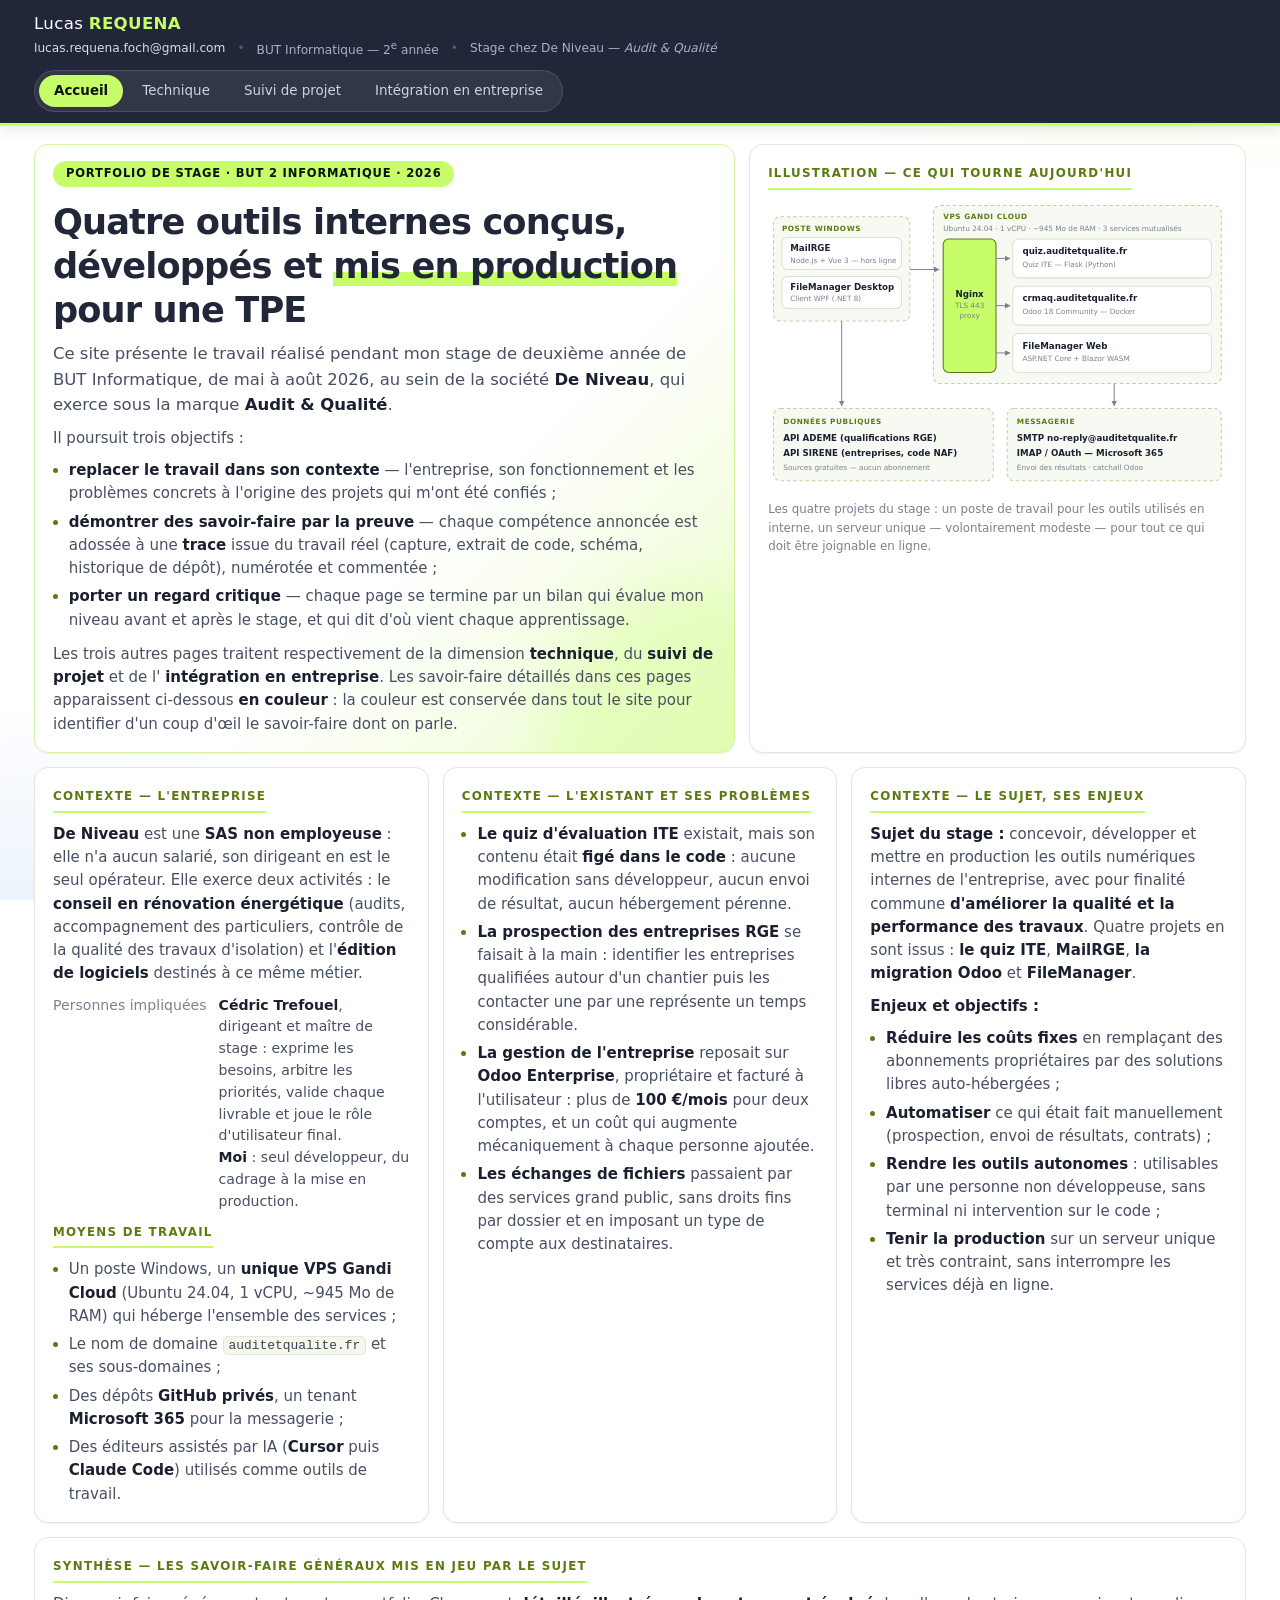
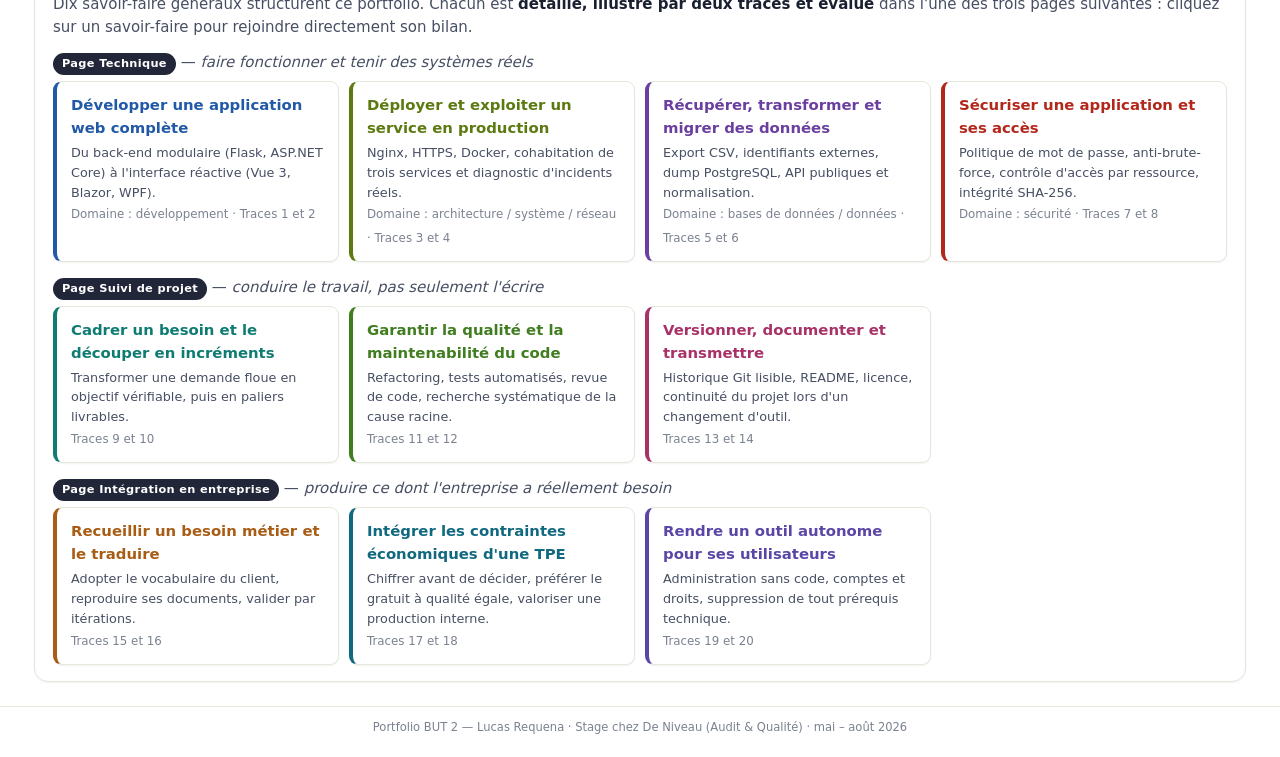
==== index.html @ 08190257 "Portfolio BUT 2 — site de stage Site statique (4 pages, sous-pages, 20 traces) presentant le stage c" ====
<!DOCTYPE html>
<html lang="fr">
<head>
<meta charset="utf-8">
<meta name="viewport" content="width=device-width, initial-scale=1">
<title>Accueil — Portfolio BUT 2 · Lucas Requena</title>
<meta name="description" content="Portfolio de stage BUT 2 Informatique — Lucas Requena, stage chez De Niveau (Audit &amp; Qualité).">
<link rel="stylesheet" href="assets/css/style.css">
</head>
<body>
<div class="shell">

  <!-- ================= ENTÊTE PERMANENTE (toujours visible) ============= -->
  <header class="masthead">
    <div class="ident">
      <span class="ident-name">Lucas <b>REQUENA</b></span>
      <span class="ident-line">
        <a href="mailto:lucas.requena.foch@gmail.com">lucas.requena.foch@gmail.com</a>
        <span class="sep">•</span>
        <span>BUT&nbsp;Informatique — 2<sup>e</sup> année</span>
        <span class="sep">•</span>
        <span>Stage chez De&nbsp;Niveau — <em>Audit&nbsp;&amp;&nbsp;Qualité</em></span>
      </span>
    </div>
    <nav class="mainnav" aria-label="Navigation principale">
      <a href="index.html" class="is-current" aria-current="page">Accueil</a>
      <a href="technique.html">Technique</a>
      <a href="suivi-projet.html">Suivi de projet</a>
      <a href="integration.html">Intégration en entreprise</a>
    </nav>
  </header>

  <main class="home">

    <!-- ================= INTRODUCTION ================================== -->
    <section class="card hero col-7">
      <span class="baseline">Portfolio de stage · BUT 2 Informatique · 2026</span>
      <h1>Quatre outils internes conçus, développés et <span class="acc">mis en production</span> pour une TPE</h1>
      <p class="lead">
        Ce site présente le travail réalisé pendant mon stage de deuxième année de BUT Informatique,
        de mai à août 2026, au sein de la société <b>De Niveau</b>, qui exerce sous la marque
        <b>Audit&nbsp;&amp;&nbsp;Qualité</b>.
      </p>
      <p>Il poursuit trois objectifs :</p>
      <ul class="tight">
        <li><b>replacer le travail dans son contexte</b> — l'entreprise, son fonctionnement et les
            problèmes concrets à l'origine des projets qui m'ont été confiés&nbsp;;</li>
        <li><b>démontrer des savoir-faire par la preuve</b> — chaque compétence annoncée est adossée à une
            <b>trace</b> issue du travail réel (capture, extrait de code, schéma, historique de dépôt),
            numérotée et commentée&nbsp;;</li>
        <li><b>porter un regard critique</b> — chaque page se termine par un bilan qui évalue mon niveau
            avant et après le stage, et qui dit d'où vient chaque apprentissage.</li>
      </ul>
      <p>
        Les trois autres pages traitent respectivement de la dimension
        <a href="technique.html"><b>technique</b></a>, du
        <a href="suivi-projet.html"><b>suivi de projet</b></a> et de l'
        <a href="integration.html"><b>intégration en entreprise</b></a>.
        Les savoir-faire détaillés dans ces pages apparaissent ci-dessous <b>en couleur</b>&nbsp;: la
        couleur est conservée dans tout le site pour identifier d'un coup d'œil le savoir-faire dont on parle.
      </p>
    </section>

    <!-- ================= ILLUSTRATION : l'écosystème mis en place ======= -->
    <section class="card col-5">
      <h3>Illustration — Ce qui tourne aujourd'hui</h3>
      <div class="figure-box">
        <svg viewBox="0 0 660 420" role="img" aria-label="Schéma : deux applications sur le poste de travail, trois services hébergés sur un VPS unique derrière Nginx, et les services externes appelés.">
          <defs>
            <marker id="ar" viewBox="0 0 10 10" refX="9" refY="5" markerWidth="6" markerHeight="6" orient="auto-start-reverse">
              <path d="M0 0 L10 5 L0 10 z" fill="#7a8290"/>
            </marker>
            <style>
              .bx  { fill:#ffffff; stroke:#dbe2cf; stroke-width:1.5; }
              .grp { fill:#f7f9f3; stroke:#c2d0a8; stroke-width:1.5; stroke-dasharray:5 4; }
              .t   { fill:#1b2030; font:600 12.5px ui-sans-serif,system-ui,"Segoe UI",sans-serif; }
              .s   { fill:#7a8290; font:400 10.5px ui-sans-serif,system-ui,"Segoe UI",sans-serif; }
              .g   { fill:#5c7a10; font:700 10.5px ui-sans-serif,system-ui,"Segoe UI",sans-serif; letter-spacing:.08em; }
              .ln  { stroke:#7a8290; stroke-width:1.4; fill:none; marker-end:url(#ar); }
              .lime{ fill:#c6fd68; stroke:#5c7a10; stroke-width:1.5; }
            </style>
          </defs>

          <!-- Poste de travail -->
          <rect class="grp" x="8" y="24" width="196" height="150" rx="10"/>
          <text class="g" x="20" y="44">POSTE WINDOWS</text>
          <rect class="bx" x="20" y="54" width="172" height="46" rx="8"/>
          <text class="t" x="32" y="74">MailRGE</text>
          <text class="s" x="32" y="90">Node.js + Vue 3 — hors ligne</text>
          <rect class="bx" x="20" y="110" width="172" height="46" rx="8"/>
          <text class="t" x="32" y="130">FileManager Desktop</text>
          <text class="s" x="32" y="146">Client WPF (.NET 8)</text>

          <!-- VPS -->
          <rect class="grp" x="238" y="8" width="414" height="256" rx="10"/>
          <text class="g" x="252" y="28">VPS GANDI CLOUD</text>
          <text class="s" x="252" y="44">Ubuntu 24.04 · 1 vCPU · ~945 Mo de RAM · 3 services mutualisés</text>

          <rect class="lime" x="252" y="56" width="76" height="192" rx="8"/>
          <text class="t" x="290" y="140" text-anchor="middle">Nginx</text>
          <text class="s" x="290" y="156" text-anchor="middle">TLS 443</text>
          <text class="s" x="290" y="170" text-anchor="middle">proxy</text>

          <rect class="bx" x="352" y="56" width="286" height="56" rx="8"/>
          <text class="t" x="366" y="78">quiz.auditetqualite.fr</text>
          <text class="s" x="366" y="96">Quiz ITE — Flask (Python)</text>

          <rect class="bx" x="352" y="124" width="286" height="56" rx="8"/>
          <text class="t" x="366" y="146">crmaq.auditetqualite.fr</text>
          <text class="s" x="366" y="164">Odoo 18 Community — Docker</text>

          <rect class="bx" x="352" y="192" width="286" height="56" rx="8"/>
          <text class="t" x="366" y="214">FileManager Web</text>
          <text class="s" x="366" y="232">ASP.NET Core + Blazor WASM</text>

          <path class="ln" d="M204 100 L246 100"/>
          <path class="ln" d="M328 84 L348 84"/>
          <path class="ln" d="M328 152 L348 152"/>
          <path class="ln" d="M328 220 L348 220"/>

          <!-- Services externes -->
          <rect class="grp" x="8" y="300" width="316" height="104" rx="10"/>
          <text class="g" x="22" y="322">DONNÉES PUBLIQUES</text>
          <text class="t" x="22" y="346">API ADEME (qualifications RGE)</text>
          <text class="t" x="22" y="368">API SIRENE (entreprises, code NAF)</text>
          <text class="s" x="22" y="388">Sources gratuites — aucun abonnement</text>

          <rect class="grp" x="344" y="300" width="308" height="104" rx="10"/>
          <text class="g" x="358" y="322">MESSAGERIE</text>
          <text class="t" x="358" y="346">SMTP no-reply@auditetqualite.fr</text>
          <text class="t" x="358" y="368">IMAP / OAuth — Microsoft 365</text>
          <text class="s" x="358" y="388">Envoi des résultats · catchall Odoo</text>

          <path class="ln" d="M106 174 L106 296"/>
          <path class="ln" d="M498 264 L498 296"/>
        </svg>
        <p class="cap">
          Les quatre projets du stage&nbsp;: un poste de travail pour les outils utilisés en interne,
          un serveur unique — volontairement modeste — pour tout ce qui doit être joignable en ligne.
        </p>
      </div>
    </section>

    <!-- ================= CONTEXTE ENTREPRISE ========================== -->
    <section class="card col-4">
      <h3>Contexte — L'entreprise</h3>
      <p>
        <b>De Niveau</b> est une <b>SAS non employeuse</b> : elle n'a aucun salarié, son dirigeant en est le
        seul opérateur. Elle exerce deux activités : le <b>conseil en rénovation énergétique</b>
        (audits, accompagnement des particuliers, contrôle de la qualité des travaux d'isolation) et
        l'<b>édition de logiciels</b> destinés à ce même métier.
      </p>
      <dl class="kv">
        <dt>Personnes impliquées</dt>
        <dd>
          <b>Cédric Trefouel</b>, dirigeant et maître de stage : exprime les besoins, arbitre les priorités,
          valide chaque livrable et joue le rôle d'utilisateur final.<br>
          <b>Moi</b> : seul développeur, du cadrage à la mise en production.
        </dd>
      </dl>
      <h3 style="margin-top:12px">Moyens de travail</h3>
      <ul class="tight">
        <li>Un poste Windows, un <b>unique VPS Gandi Cloud</b> (Ubuntu 24.04, 1 vCPU, ~945 Mo de RAM) qui héberge
            l'ensemble des services&nbsp;;</li>
        <li>Le nom de domaine <code>auditetqualite.fr</code> et ses sous-domaines&nbsp;;</li>
        <li>Des dépôts <b>GitHub privés</b>, un tenant <b>Microsoft 365</b> pour la messagerie&nbsp;;</li>
        <li>Des éditeurs assistés par IA (<b>Cursor</b> puis <b>Claude Code</b>) utilisés comme outils de travail.</li>
      </ul>
    </section>

    <!-- ================= CONTEXTE SUJET : existant & problèmes ========= -->
    <section class="card col-4">
      <h3>Contexte — L'existant et ses problèmes</h3>
      <ul class="tight">
        <li><b>Le quiz d'évaluation ITE</b> existait, mais son contenu était <b>figé dans le code</b> :
            aucune modification sans développeur, aucun envoi de résultat, aucun hébergement pérenne.</li>
        <li><b>La prospection des entreprises RGE</b> se faisait à la main : identifier les entreprises
            qualifiées autour d'un chantier puis les contacter une par une représente un temps considérable.</li>
        <li><b>La gestion de l'entreprise</b> reposait sur <b>Odoo Enterprise</b>, propriétaire et facturé à
            l'utilisateur : plus de <b>100&nbsp;€/mois</b> pour deux comptes, et un coût qui augmente
            mécaniquement à chaque personne ajoutée.</li>
        <li><b>Les échanges de fichiers</b> passaient par des services grand public, sans droits fins par
            dossier et en imposant un type de compte aux destinataires.</li>
      </ul>
    </section>

    <!-- ================= CONTEXTE SUJET : sujet, enjeux, objectifs ===== -->
    <section class="card col-4">
      <h3>Contexte — Le sujet, ses enjeux</h3>
      <p>
        <b>Sujet du stage :</b> concevoir, développer et mettre en production les outils numériques internes
        de l'entreprise, avec pour finalité commune <b>d'améliorer la qualité et la performance des
        travaux</b>. Quatre projets en sont issus : <b>le quiz ITE</b>, <b>MailRGE</b>,
        <b>la migration Odoo</b> et <b>FileManager</b>.
      </p>
      <p><b>Enjeux et objectifs :</b></p>
      <ul class="tight">
        <li><b>Réduire les coûts fixes</b> en remplaçant des abonnements propriétaires par des solutions
            libres auto-hébergées&nbsp;;</li>
        <li><b>Automatiser</b> ce qui était fait manuellement (prospection, envoi de résultats, contrats)&nbsp;;</li>
        <li><b>Rendre les outils autonomes</b> : utilisables par une personne non développeuse, sans terminal
            ni intervention sur le code&nbsp;;</li>
        <li><b>Tenir la production</b> sur un serveur unique et très contraint, sans interrompre les services
            déjà en ligne.</li>
      </ul>
    </section>

    <!-- ================= SAVOIR-FAIRE GÉNÉRAUX (synthèse + liens) ====== -->
    <section class="card col-12">
      <h3>Synthèse — Les savoir-faire généraux mis en jeu par le sujet</h3>
      <p>
        Dix savoir-faire généraux structurent ce portfolio. Chacun est <b>détaillé, illustré par deux traces
        et évalué</b> dans l'une des trois pages suivantes : cliquez sur un savoir-faire pour rejoindre
        directement son bilan.
      </p>

      <p style="margin:12px 0 6px"><span class="tag">Page&nbsp;Technique</span> — <em>faire fonctionner et tenir des systèmes réels</em></p>
      <div class="sf-grid">
        <a class="sf-card sf-dev" href="technique.html#sp-bilan">
          <b>Développer une application web complète</b>
          <span>Du back-end modulaire (Flask, ASP.NET Core) à l'interface réactive (Vue 3, Blazor, WPF).</span>
          <em>Domaine : développement · Traces 1 et 2</em>
        </a>
        <a class="sf-card sf-sys" href="technique.html#sp-bilan">
          <b>Déployer et exploiter un service en production</b>
          <span>Nginx, HTTPS, Docker, cohabitation de trois services et diagnostic d'incidents réels.</span>
          <em>Domaine : architecture / système / réseau · Traces 3 et 4</em>
        </a>
        <a class="sf-card sf-data" href="technique.html#sp-bilan">
          <b>Récupérer, transformer et migrer des données</b>
          <span>Export CSV, identifiants externes, dump PostgreSQL, API publiques et normalisation.</span>
          <em>Domaine : bases de données / données · Traces 5 et 6</em>
        </a>
        <a class="sf-card sf-sec" href="technique.html#sp-bilan">
          <b>Sécuriser une application et ses accès</b>
          <span>Politique de mot de passe, anti-brute-force, contrôle d'accès par ressource, intégrité SHA-256.</span>
          <em>Domaine : sécurité · Traces 7 et 8</em>
        </a>
      </div>

      <p style="margin:14px 0 6px"><span class="tag">Page&nbsp;Suivi&nbsp;de&nbsp;projet</span> — <em>conduire le travail, pas seulement l'écrire</em></p>
      <div class="sf-grid">
        <a class="sf-card sf-cadre" href="suivi-projet.html#sp-bilan">
          <b>Cadrer un besoin et le découper en incréments</b>
          <span>Transformer une demande floue en objectif vérifiable, puis en paliers livrables.</span>
          <em>Traces 9 et 10</em>
        </a>
        <a class="sf-card sf-qual" href="suivi-projet.html#sp-bilan">
          <b>Garantir la qualité et la maintenabilité du code</b>
          <span>Refactoring, tests automatisés, revue de code, recherche systématique de la cause racine.</span>
          <em>Traces 11 et 12</em>
        </a>
        <a class="sf-card sf-git" href="suivi-projet.html#sp-bilan">
          <b>Versionner, documenter et transmettre</b>
          <span>Historique Git lisible, README, licence, continuité du projet lors d'un changement d'outil.</span>
          <em>Traces 13 et 14</em>
        </a>
      </div>

      <p style="margin:14px 0 6px"><span class="tag">Page&nbsp;Intégration&nbsp;en&nbsp;entreprise</span> — <em>produire ce dont l'entreprise a réellement besoin</em></p>
      <div class="sf-grid">
        <a class="sf-card sf-metier" href="integration.html#sp-bilan">
          <b>Recueillir un besoin métier et le traduire</b>
          <span>Adopter le vocabulaire du client, reproduire ses documents, valider par itérations.</span>
          <em>Traces 15 et 16</em>
        </a>
        <a class="sf-card sf-eco" href="integration.html#sp-bilan">
          <b>Intégrer les contraintes économiques d'une TPE</b>
          <span>Chiffrer avant de décider, préférer le gratuit à qualité égale, valoriser une production interne.</span>
          <em>Traces 17 et 18</em>
        </a>
        <a class="sf-card sf-user" href="integration.html#sp-bilan">
          <b>Rendre un outil autonome pour ses utilisateurs</b>
          <span>Administration sans code, comptes et droits, suppression de tout prérequis technique.</span>
          <em>Traces 19 et 20</em>
        </a>
      </div>
    </section>

  </main>

  <footer class="foot">
    Portfolio BUT 2 — Lucas Requena · Stage chez De Niveau (Audit &amp; Qualité) · mai – août 2026
  </footer>
</div>
<script src="assets/js/portfolio.js"></script>
</body>
</html>
---- assets/css/style.css ----
/* =========================================================================
   Portfolio BUT 2 — Lucas Requena
   Charte graphique alignée sur auditetqualite.fr :
     --primary   #C6FD68  vert citron    (aplat, jamais du texte)
     --secondary #212639  bleu nuit
     --o-color-5 #07130B  noir vert      (texte sur aplat citron)
     --o-color-3 #A0C4F2  bleu clair
     --o-color-4 #F2F2F2  gris clair
     --body      white
   ========================================================================= */

:root {
  color-scheme: light;

  /* Marque */
  --lime:      #c6fd68;
  --lime-soft: #eafdc9;
  --lime-ink:  #07130b;   /* texte posé sur un aplat citron */
  --lime-deep: #5c7a10;   /* déclinaison lisible en texte sur blanc */
  --navy:      #212639;
  --navy-2:    #2e3550;
  --sky:       #a0c4f2;

  /* Fond & surfaces */
  --bg:        #ffffff;
  --bg-2:      #f7f9f3;
  --panel:     #ffffff;
  --panel-2:   #f4f7ec;
  --line:      #e3e8da;
  --line-soft: #eef1e7;

  /* Texte */
  --txt:       #1b2030;
  --txt-soft:  #474f63;
  --txt-mute:  #7a8290;

  /* Accent d'interface */
  --acc:       var(--lime-deep);
  --acc-fill:  var(--lime);
  --acc-glow:  rgba(198, 253, 104, .45);

  /* Couleurs des savoir-faire généraux — lisibles sur blanc */
  --sf-dev:    #2159a8;   /* Technique  — développement            */
  --sf-sys:    #5c7a10;   /* Technique  — système / réseau         */
  --sf-data:   #6b3fa0;   /* Technique  — données / BdD            */
  --sf-sec:    #b3271b;   /* Technique  — sécurité                 */
  --sf-cadre:  #0e7c72;   /* Suivi      — cadrage                  */
  --sf-qual:   #3f7d1f;   /* Suivi      — qualité du code          */
  --sf-git:    #a83267;   /* Suivi      — versionnement            */
  --sf-metier: #a85c14;   /* Intégration— besoin métier            */
  --sf-eco:    #10697f;   /* Intégration— contraintes économiques  */
  --sf-user:   #5b46a8;   /* Intégration— autonomie utilisateurs   */

  --r:   14px;
  --r-s: 9px;
  --shadow:   0 1px 2px rgba(27, 32, 48, .05), 0 6px 20px rgba(27, 32, 48, .06);
  --shadow-s: 0 1px 2px rgba(27, 32, 48, .06);

  --font: ui-sans-serif, system-ui, "Segoe UI", Roboto, "Helvetica Neue", Arial, sans-serif;
  --mono: ui-monospace, "Cascadia Code", "SFMono-Regular", Consolas, "Liberation Mono", monospace;
}

* { box-sizing: border-box; }

html, body { height: 100%; }

body {
  margin: 0;
  font-family: var(--font);
  font-size: 15px;
  line-height: 1.55;
  color: var(--txt);
  background:
    radial-gradient(760px 420px at 88% -8%, rgba(198, 253, 104, .30), transparent 62%),
    radial-gradient(620px 360px at 2% 102%, rgba(160, 196, 242, .22), transparent 60%),
    var(--bg);
  background-attachment: fixed;
}

a { color: var(--sf-dev); text-decoration: none; }
a:hover { text-decoration: underline; }

::selection { background: var(--lime); color: var(--lime-ink); }

* { scrollbar-width: thin; scrollbar-color: #c8d0bb transparent; }
*::-webkit-scrollbar { width: 9px; height: 9px; }
*::-webkit-scrollbar-thumb { background: #c8d0bb; border-radius: 99px; }
*::-webkit-scrollbar-track { background: transparent; }

/* =========================================================================
   1. Coquille de page
   ========================================================================= */

.shell { display: flex; flex-direction: column; min-height: 100dvh; }

/* ---- Entête permanente (nom, prénom, mail : toujours visible) ---------- */
.masthead {
  position: sticky;
  top: 0;
  z-index: 50;
  display: flex;
  flex-wrap: wrap;
  align-items: center;
  justify-content: space-between;
  gap: 10px 24px;
  padding: 11px clamp(14px, 3vw, 34px);
  background: var(--navy);
  border-bottom: 3px solid var(--lime);
  box-shadow: 0 2px 14px rgba(27, 32, 48, .12);
}

.ident { display: flex; flex-direction: column; gap: 1px; min-width: 0; }

.ident-name {
  font-size: 1.04rem;
  font-weight: 500;
  letter-spacing: .02em;
  color: #fff;
}
.ident-name b { font-weight: 800; color: var(--lime); }

.ident-line {
  display: flex;
  flex-wrap: wrap;
  align-items: center;
  gap: 6px 12px;
  font-size: .76rem;
  color: #a8b0c4;
}
.ident-line a { color: #d7dee9; }
.ident-line a:hover { color: var(--lime); }
.ident-line .sep { color: #545c73; }

/* ---- Navigation principale (4 pages) ---------------------------------- */
.mainnav {
  display: flex;
  flex-wrap: wrap;
  gap: 4px;
  padding: 4px;
  background: rgba(255, 255, 255, .08);
  border: 1px solid rgba(255, 255, 255, .12);
  border-radius: 99px;
}
.mainnav a {
  padding: 6px 15px;
  border-radius: 99px;
  font-size: .84rem;
  font-weight: 500;
  color: #ccd3e0;
  white-space: nowrap;
  transition: background .15s, color .15s;
}
.mainnav a:hover { background: rgba(255, 255, 255, .12); color: #fff; text-decoration: none; }
.mainnav a.is-current {
  background: var(--lime);
  color: var(--lime-ink);
  font-weight: 700;
}

/* ---- Zone principale --------------------------------------------------- */
main {
  flex: 1 1 auto;
  min-height: 0;
  width: 100%;
  max-width: 1560px;
  margin: 0 auto;
  padding: 18px clamp(14px, 3vw, 34px) 24px;
}

.foot {
  padding: 12px clamp(14px, 3vw, 34px) 20px;
  font-size: .72rem;
  color: var(--txt-mute);
  border-top: 1px solid var(--line);
  text-align: center;
}

/* =========================================================================
   2. Éléments communs
   ========================================================================= */

h1, h2, h3, h4 { margin: 0; line-height: 1.25; font-weight: 700; }

.page-title {
  font-size: clamp(1.35rem, 2.4vw, 1.85rem);
  letter-spacing: -.015em;
  color: var(--navy);
}
.page-title .dot { color: var(--lime-deep); }

.card {
  background: var(--panel);
  border: 1px solid var(--line);
  border-radius: var(--r);
  padding: 16px 18px;
  box-shadow: var(--shadow-s);
}
.card > h3 {
  font-size: .74rem;
  text-transform: uppercase;
  letter-spacing: .11em;
  color: var(--lime-deep);
  margin-bottom: 10px;
  padding-bottom: 7px;
  border-bottom: 2px solid var(--lime);
  display: inline-block;
}
.card p { margin: 0 0 9px; color: var(--txt-soft); }
.card p:last-child { margin-bottom: 0; }
.card ul + p, .card dl + h3 { margin-top: 11px; }
.card b, .card strong { color: var(--txt); }

.lead { font-size: 1.03rem; color: var(--txt-soft); }

.kv { margin: 0; display: grid; grid-template-columns: auto 1fr; gap: 4px 12px; font-size: .88rem; }
.kv dt { color: var(--txt-mute); white-space: nowrap; }
.kv dd { margin: 0; color: var(--txt-soft); }

ul.tight { margin: 0; padding-left: 1.05em; color: var(--txt-soft); }
ul.tight li { margin-bottom: 5px; }
ul.tight li::marker { color: var(--lime-deep); }
ul.tight li:last-child { margin-bottom: 0; }

code, .mono { font-family: var(--mono); font-size: .86em; }
p code, li code, td code {
  background: var(--panel-2);
  border: 1px solid var(--line);
  border-radius: 5px;
  padding: 1px 5px;
  color: #3a4256;
}

.tag {
  display: inline-block;
  padding: 2px 9px;
  border-radius: 99px;
  background: var(--navy);
  color: #fff;
  font-size: .71rem;
  font-weight: 600;
  letter-spacing: .03em;
}

/* =========================================================================
   3. Marquage des savoir-faire (couleur = savoir-faire général associé)
   ========================================================================= */

.sf {
  --c: var(--lime-deep);
  color: var(--c);
  font-weight: 600;
  box-shadow: inset 0 -.42em 0 color-mix(in srgb, var(--c) 13%, transparent);
}
.sf-dev    { --c: var(--sf-dev); }
.sf-sys    { --c: var(--sf-sys); }
.sf-data   { --c: var(--sf-data); }
.sf-sec    { --c: var(--sf-sec); }
.sf-cadre  { --c: var(--sf-cadre); }
.sf-qual   { --c: var(--sf-qual); }
.sf-git    { --c: var(--sf-git); }
.sf-metier { --c: var(--sf-metier); }
.sf-eco    { --c: var(--sf-eco); }
.sf-user   { --c: var(--sf-user); }

/* Liste colorée des savoir-faire élémentaires en tête de sous-page */
.sf-list {
  list-style: none;
  margin: 0;
  padding: 0;
  display: flex;
  flex-wrap: wrap;
  gap: 6px;
}
.sf-list li {
  --c: var(--lime-deep);
  display: inline-flex;
  align-items: center;
  gap: 7px;
  padding: 4px 12px 4px 10px;
  border-radius: 99px;
  font-size: .79rem;
  font-weight: 600;
  color: var(--c);
  background: color-mix(in srgb, var(--c) 8%, #fff);
  border: 1px solid color-mix(in srgb, var(--c) 30%, transparent);
}
.sf-list li::before {
  content: "";
  width: 7px; height: 7px;
  border-radius: 50%;
  background: var(--c);
  flex: 0 0 auto;
}
.sf-list li.sf-dev    { --c: var(--sf-dev); }
.sf-list li.sf-sys    { --c: var(--sf-sys); }
.sf-list li.sf-data   { --c: var(--sf-data); }
.sf-list li.sf-sec    { --c: var(--sf-sec); }
.sf-list li.sf-cadre  { --c: var(--sf-cadre); }
.sf-list li.sf-qual   { --c: var(--sf-qual); }
.sf-list li.sf-git    { --c: var(--sf-git); }
.sf-list li.sf-metier { --c: var(--sf-metier); }
.sf-list li.sf-eco    { --c: var(--sf-eco); }
.sf-list li.sf-user   { --c: var(--sf-user); }

/* =========================================================================
   4. Page d'accueil
   ========================================================================= */

.home {
  display: grid;
  grid-template-columns: repeat(12, minmax(0, 1fr));
  gap: 14px;
}
.home .col-7  { grid-column: span 7; }
.home .col-5  { grid-column: span 5; }
.home .col-4  { grid-column: span 4; }
.home .col-12 { grid-column: span 12; }

.hero {
  position: relative;
  overflow: hidden;
  background: linear-gradient(135deg, #fff 60%, var(--lime-soft));
  border-color: color-mix(in srgb, var(--lime) 55%, var(--line));
}
.hero::after {
  content: "";
  position: absolute;
  inset: auto -110px -130px auto;
  width: 300px; height: 300px;
  border-radius: 50%;
  background: var(--acc-glow);
  opacity: .55;
  filter: blur(26px);
  pointer-events: none;
}
.hero > * { position: relative; z-index: 1; }
.hero h1 {
  font-size: clamp(1.5rem, 3vw, 2.2rem);
  letter-spacing: -.025em;
  margin-bottom: 9px;
  color: var(--navy);
}
.hero h1 .acc {
  color: var(--navy);
  box-shadow: inset 0 -.4em 0 var(--lime);
}
.hero .baseline {
  display: inline-block;
  margin-bottom: 13px;
  padding: 4px 13px;
  border-radius: 99px;
  background: var(--lime);
  color: var(--lime-ink);
  font-size: .72rem;
  font-weight: 700;
  letter-spacing: .07em;
  text-transform: uppercase;
}

/* Grille des savoir-faire généraux (synthèse + liens vers les 3 pages) */
.sf-grid {
  display: grid;
  grid-template-columns: repeat(auto-fill, minmax(285px, 1fr));
  gap: 10px;
}
.sf-card {
  --c: var(--lime-deep);
  display: block;
  padding: 12px 14px;
  border-radius: var(--r-s);
  background: #fff;
  border: 1px solid var(--line);
  border-left: 4px solid var(--c);
  color: var(--txt-soft);
  box-shadow: var(--shadow-s);
  transition: transform .14s, box-shadow .14s, background .14s;
}
.sf-card:hover {
  transform: translateY(-2px);
  box-shadow: var(--shadow);
  background: color-mix(in srgb, var(--c) 5%, #fff);
  text-decoration: none;
}
.sf-card b { display: block; color: var(--c); font-size: .93rem; margin-bottom: 3px; }
.sf-card span { font-size: .8rem; display: block; }
.sf-card em { font-style: normal; color: var(--txt-mute); font-size: .74rem; }
.sf-card.sf-dev    { --c: var(--sf-dev); }
.sf-card.sf-sys    { --c: var(--sf-sys); }
.sf-card.sf-data   { --c: var(--sf-data); }
.sf-card.sf-sec    { --c: var(--sf-sec); }
.sf-card.sf-cadre  { --c: var(--sf-cadre); }
.sf-card.sf-qual   { --c: var(--sf-qual); }
.sf-card.sf-git    { --c: var(--sf-git); }
.sf-card.sf-metier { --c: var(--sf-metier); }
.sf-card.sf-eco    { --c: var(--sf-eco); }
.sf-card.sf-user   { --c: var(--sf-user); }

/* Illustration SVG (schéma de l'écosystème) */
.figure-box { display: flex; flex-direction: column; gap: 8px; height: 100%; }
.figure-box svg { width: 100%; height: auto; display: block; }
.figure-box .cap { font-size: .74rem; color: var(--txt-mute); }

/* =========================================================================
   5. Pages principales à sous-pages
   ========================================================================= */

.page-head {
  display: flex;
  flex-wrap: wrap;
  align-items: baseline;
  justify-content: space-between;
  gap: 6px 20px;
  margin-bottom: 12px;
}
.page-head .resume {
  flex: 1 1 460px;
  max-width: 900px;
  font-size: .89rem;
  color: var(--txt-soft);
}

/* ---- Navigation entre sous-pages (distincte de la nav principale) ------ */
.subnav {
  display: flex;
  align-items: center;
  gap: 8px;
  padding: 7px 9px;
  margin-bottom: 16px;
  background: var(--panel-2);
  border: 1px solid var(--line);
  border-radius: 99px;
  box-shadow: var(--shadow-s);
}
.subnav-scroll {
  display: flex;
  gap: 5px;
  overflow-x: auto;
  flex: 1 1 auto;
  scrollbar-width: none;
  padding-bottom: 1px;
}
.subnav-scroll::-webkit-scrollbar { display: none; }

.subnav button.sp-tab {
  --c: var(--lime-deep);
  flex: 0 0 auto;
  padding: 5px 14px;
  border-radius: 99px;
  border: 1px solid transparent;
  background: transparent;
  color: var(--txt-mute);
  font: inherit;
  font-size: .79rem;
  font-weight: 500;
  cursor: pointer;
  white-space: nowrap;
  transition: background .14s, color .14s, border-color .14s;
}
.subnav button.sp-tab:hover { background: #fff; color: var(--txt); }
.subnav button.sp-tab[aria-selected="true"] {
  background: var(--c);
  border-color: var(--c);
  color: #fff;
  font-weight: 700;
}
.subnav button.sp-tab.t-dev    { --c: var(--sf-dev); }
.subnav button.sp-tab.t-sys    { --c: var(--sf-sys); }
.subnav button.sp-tab.t-data   { --c: var(--sf-data); }
.subnav button.sp-tab.t-sec    { --c: var(--sf-sec); }
.subnav button.sp-tab.t-cadre  { --c: var(--sf-cadre); }
.subnav button.sp-tab.t-qual   { --c: var(--sf-qual); }
.subnav button.sp-tab.t-git    { --c: var(--sf-git); }
.subnav button.sp-tab.t-metier { --c: var(--sf-metier); }
.subnav button.sp-tab.t-eco    { --c: var(--sf-eco); }
.subnav button.sp-tab.t-user   { --c: var(--sf-user); }
.subnav button.sp-tab.t-bilan[aria-selected="true"] {
  background: var(--lime);
  border-color: var(--lime);
  color: var(--lime-ink);
}

.subnav .arrows { display: flex; gap: 5px; flex: 0 0 auto; }
.subnav .arrows button {
  width: 30px; height: 30px;
  border-radius: 50%;
  border: 1px solid var(--line);
  background: #fff;
  color: var(--txt-soft);
  font: inherit;
  font-size: .9rem;
  line-height: 1;
  cursor: pointer;
  transition: background .14s, color .14s, border-color .14s;
}
.subnav .arrows button:hover { background: var(--lime); color: var(--lime-ink); border-color: var(--lime); }
.subnav .arrows button:disabled { opacity: .35; cursor: default; }
.subnav .arrows button:disabled:hover { background: #fff; color: var(--txt-soft); border-color: var(--line); }

/* ---- Sous-page --------------------------------------------------------- */
.subpage { display: none; }
.subpage.is-active { display: block; animation: fade .22s ease both; }
@keyframes fade { from { opacity: 0; transform: translateY(5px); } to { opacity: 1; transform: none; } }

.sp-head { margin-bottom: 13px; }
.sp-head h2 {
  font-size: 1.25rem;
  letter-spacing: -.015em;
  margin-bottom: 10px;
  color: var(--navy);
}
.sp-head h2 .num {
  font-family: var(--mono);
  font-size: .76rem;
  font-weight: 600;
  color: var(--txt-mute);
  margin-right: 9px;
  padding: 2px 8px;
  border: 1px solid var(--line);
  background: var(--panel-2);
  border-radius: 5px;
  vertical-align: middle;
}

/* Disposition : trace à gauche, analyse à droite */
.sp-body {
  display: grid;
  grid-template-columns: minmax(0, 1.02fr) minmax(0, 1fr);
  gap: 16px;
  align-items: start;
}

/* =========================================================================
   6. Traces
   ========================================================================= */

.trace {
  margin: 0;
  background: #fff;
  border: 1px solid var(--line);
  border-radius: var(--r);
  overflow: hidden;
  box-shadow: var(--shadow);
}
.trace-media {
  position: relative;
  background: var(--panel-2);
  border-bottom: 1px solid var(--line);
  min-height: 120px;
}
.trace-media > img { display: block; width: 100%; height: auto; }

/* Point remarquable : pastille numérotée posée sur la trace */
.pt {
  position: absolute;
  left: var(--x, 50%);
  top: var(--y, 50%);
  transform: translate(-50%, -50%);
  width: 25px; height: 25px;
  display: grid;
  place-items: center;
  border-radius: 50%;
  background: var(--lime);
  color: var(--lime-ink);
  font-size: .77rem;
  font-weight: 800;
  border: 2px solid var(--navy);
  box-shadow: 0 2px 8px rgba(27, 32, 48, .35);
  z-index: 3;
}
/* Cadre entourant une zone remarquable de la trace */
.pt-box {
  position: absolute;
  left: var(--x, 10%);
  top: var(--y, 10%);
  width: var(--w, 20%);
  height: var(--h, 12%);
  border: 2.5px solid var(--lime);
  outline: 1px solid var(--navy);
  border-radius: 6px;
  z-index: 2;
  pointer-events: none;
}

/* Substitut affiché tant que la capture n'est pas déposée */
.trace-media.is-missing > img { display: none; }
.trace-media.is-missing .pt,
.trace-media.is-missing .pt-box { display: none; }
.ph {
  display: flex;
  flex-direction: column;
  gap: 6px;
  padding: 26px 22px;
  text-align: center;
  color: var(--txt-mute);
  background: repeating-linear-gradient(45deg, #fff 0 10px, var(--panel-2) 10px 20px);
  border: 1px dashed #b9c4a6;
  margin: 10px;
  border-radius: var(--r-s);
}
.ph .ph-t { color: var(--lime-deep); font-weight: 800; font-size: .83rem; letter-spacing: .05em; }
.ph .ph-p { font-family: var(--mono); font-size: .74rem; color: var(--txt-soft); }
.ph .ph-d { font-size: .78rem; }

figcaption {
  padding: 12px 14px;
  font-size: .81rem;
  color: var(--txt-soft);
  background: var(--panel-2);
}
figcaption .trace-num {
  display: inline-block;
  padding: 2px 10px;
  border-radius: 5px;
  background: var(--navy);
  color: var(--lime);
  font-weight: 800;
  font-size: .73rem;
  letter-spacing: .04em;
  margin-right: 7px;
}
figcaption .trace-title { font-weight: 700; color: var(--navy); }
figcaption .legende {
  display: block;
  margin-top: 8px;
  padding-top: 8px;
  border-top: 1px solid var(--line);
  font-size: .78rem;
  color: var(--txt-mute);
}
figcaption .legende b { color: var(--txt-soft); }
.rp {
  display: inline-grid;
  place-items: center;
  width: 17px; height: 17px;
  border-radius: 50%;
  background: var(--lime);
  color: var(--lime-ink);
  font-size: .67rem;
  font-weight: 800;
  border: 1px solid var(--navy);
  vertical-align: -3px;
  margin: 0 2px;
}

/* ---- Traces construites en HTML (schémas, tableaux, extraits) ---------- */
.trace-html { padding: 14px; }

.blocks { display: flex; flex-direction: column; gap: 8px; }
.blk {
  --c: var(--txt-mute);
  position: relative;
  padding: 10px 13px;
  border-radius: var(--r-s);
  background: var(--panel-2);
  border: 1px solid var(--line);
  border-left: 4px solid var(--c);
  font-size: .82rem;
  color: var(--txt-soft);
  padding-right: 42px;
}
.blk b { color: var(--c); }
.blk .sub { display: block; color: var(--txt-mute); font-size: .76rem; margin-top: 2px; }
.blk .pt-inline { position: absolute; right: 10px; top: 50%; transform: translateY(-50%); }

.tree { font-family: var(--mono); font-size: .78rem; color: var(--txt-soft); margin: 0; white-space: pre; overflow-x: auto; }

.ttab { width: 100%; border-collapse: collapse; font-size: .8rem; }
.ttab th, .ttab td { padding: 8px 9px; text-align: left; border-bottom: 1px solid var(--line); vertical-align: top; }
.ttab thead th {
  color: var(--lime-ink);
  background: var(--lime);
  font-size: .71rem;
  text-transform: uppercase;
  letter-spacing: .07em;
  border-bottom: 0;
}
.ttab thead th:first-child { border-top-left-radius: var(--r-s); }
.ttab thead th:last-child  { border-top-right-radius: var(--r-s); }
.ttab tbody tr:nth-child(even) { background: var(--bg-2); }
.ttab tbody tr:last-child td { border-bottom: 0; }
.ttab td { color: var(--txt-soft); }
.ttab .num { font-family: var(--mono); }
.ttab .ok  { color: var(--sf-qual); }
.ttab .no  { color: var(--sf-sec); }

pre.codeblk {
  margin: 0;
  padding: 13px 14px;
  background: var(--navy);
  border-radius: var(--r-s);
  font-family: var(--mono);
  font-size: .755rem;
  line-height: 1.65;
  color: #dbe1ee;
  overflow-x: auto;
  white-space: pre;
}
pre.codeblk .cm { color: #8f98b0; }
pre.codeblk .hl { color: var(--lime); }
pre.codeblk .ad { color: #b7f08a; }
pre.codeblk .rm { color: #ff9a8f; }
pre.codeblk .st { color: var(--sky); }

.quote {
  margin: 0;
  padding: 12px 15px;
  border-radius: var(--r-s);
  background: var(--lime-soft);
  border-left: 4px solid var(--lime-deep);
  font-size: .85rem;
  color: var(--txt);
  font-style: italic;
}
.quote cite { display: block; margin-top: 6px; font-style: normal; font-size: .74rem; color: var(--txt-mute); }

/* =========================================================================
   7. Colonne d'analyse
   ========================================================================= */

.analyse { display: flex; flex-direction: column; gap: 12px; }

.bloc {
  background: #fff;
  border: 1px solid var(--line);
  border-radius: var(--r);
  padding: 14px 16px;
  box-shadow: var(--shadow-s);
}
.bloc > h3 {
  font-size: .71rem;
  text-transform: uppercase;
  letter-spacing: .12em;
  color: var(--lime-deep);
  margin-bottom: 9px;
  padding-bottom: 6px;
  border-bottom: 2px solid var(--lime);
  display: inline-block;
}
.bloc p { margin: 0 0 8px; font-size: .855rem; color: var(--txt-soft); }
.bloc p:last-child { margin-bottom: 0; }
.bloc .sfp { margin-top: 10px; }
.bloc .sfp:first-of-type { margin-top: 0; }

/* =========================================================================
   8. Sous-page « bilan & analyse »
   ========================================================================= */

.bilan-grid {
  display: grid;
  grid-template-columns: repeat(auto-fit, minmax(330px, 1fr));
  gap: 14px;
  align-items: start;
}
.bilan-bloc {
  --c: var(--lime-deep);
  background: #fff;
  border: 1px solid var(--line);
  border-top: 4px solid var(--c);
  border-radius: var(--r);
  padding: 15px 17px;
  box-shadow: var(--shadow-s);
}
.bilan-bloc.sf-dev    { --c: var(--sf-dev); }
.bilan-bloc.sf-sys    { --c: var(--sf-sys); }
.bilan-bloc.sf-data   { --c: var(--sf-data); }
.bilan-bloc.sf-sec    { --c: var(--sf-sec); }
.bilan-bloc.sf-cadre  { --c: var(--sf-cadre); }
.bilan-bloc.sf-qual   { --c: var(--sf-qual); }
.bilan-bloc.sf-git    { --c: var(--sf-git); }
.bilan-bloc.sf-metier { --c: var(--sf-metier); }
.bilan-bloc.sf-eco    { --c: var(--sf-eco); }
.bilan-bloc.sf-user   { --c: var(--sf-user); }

.bilan-bloc > h3 { color: var(--c); font-size: 1.02rem; margin-bottom: 3px; }
.bilan-bloc .dom {
  display: inline-block;
  font-size: .69rem;
  letter-spacing: .08em;
  text-transform: uppercase;
  color: var(--txt-mute);
  margin-bottom: 10px;
}
.bilan-bloc h4 {
  font-size: .68rem;
  letter-spacing: .11em;
  text-transform: uppercase;
  color: var(--txt-mute);
  margin: 13px 0 6px;
}
.bilan-bloc p, .bilan-bloc li { font-size: .83rem; color: var(--txt-soft); }
.bilan-bloc p { margin: 0 0 7px; }
.bilan-bloc ul { margin: 0; padding-left: 1.05em; }
.bilan-bloc ul li { margin-bottom: 5px; }
.bilan-bloc ul li::marker { color: var(--c); }
.bilan-bloc b { color: var(--txt); }

/* Contexte d'apprentissage */
.appr { display: flex; flex-wrap: wrap; gap: 5px; margin-bottom: 5px; }
.appr span {
  font-size: .7rem;
  padding: 2px 9px;
  border-radius: 99px;
  border: 1px solid var(--line);
  background: var(--bg-2);
  color: var(--txt-mute);
}
.appr span.on {
  color: #fff;
  background: var(--c);
  border-color: var(--c);
  font-weight: 600;
}

/* Jauge avant / après */
.niveau { margin-top: 10px; }
.niveau .row {
  display: grid;
  grid-template-columns: 58px 1fr auto;
  align-items: center;
  gap: 9px;
  margin-bottom: 5px;
  font-size: .76rem;
}
.niveau .row .lbl { color: var(--txt-mute); }
.niveau .bar {
  height: 9px;
  border-radius: 99px;
  background: var(--panel-2);
  border: 1px solid var(--line);
  overflow: hidden;
}
.niveau .bar i {
  display: block;
  height: 100%;
  width: var(--v, 0%);
  border-radius: 99px;
  background: var(--c);
}
.niveau .row.avant .bar i { background: #c3cad6; }
.niveau .val { color: var(--txt); font-weight: 700; }
.niveau .row.avant .val { color: var(--txt-mute); font-weight: 500; }
.niveau .echelle { font-size: .68rem; color: var(--txt-mute); margin-top: 4px; }

/* =========================================================================
   9. Adaptations écran
   ========================================================================= */

@media (max-width: 1180px) {
  .home .col-7, .home .col-5 { grid-column: span 12; }
  .home .col-4 { grid-column: span 6; }
  .sp-body { grid-template-columns: minmax(0, 1fr); }
}

@media (max-width: 720px) {
  body { font-size: 14.5px; }
  .home .col-4 { grid-column: span 12; }
  .masthead { padding: 9px 14px; }
  .mainnav { width: 100%; justify-content: center; }
  .subnav { border-radius: var(--r); }
  .subnav .arrows { display: none; }
}

/* =========================================================================
   10. Impression : toutes les sous-pages déroulées
   ========================================================================= */

@media print {
  body { background: #fff; }
  .masthead { position: static; background: #fff; border-bottom: 3px solid var(--lime); }
  .ident-name, .ident-line, .ident-line a { color: #000; }
  .ident-name b { color: var(--lime-deep); }
  .subnav, .mainnav { display: none; }
  .subpage { display: block !important; page-break-after: always; }
  .card, .bloc, .trace, .bilan-bloc { box-shadow: none; }
}
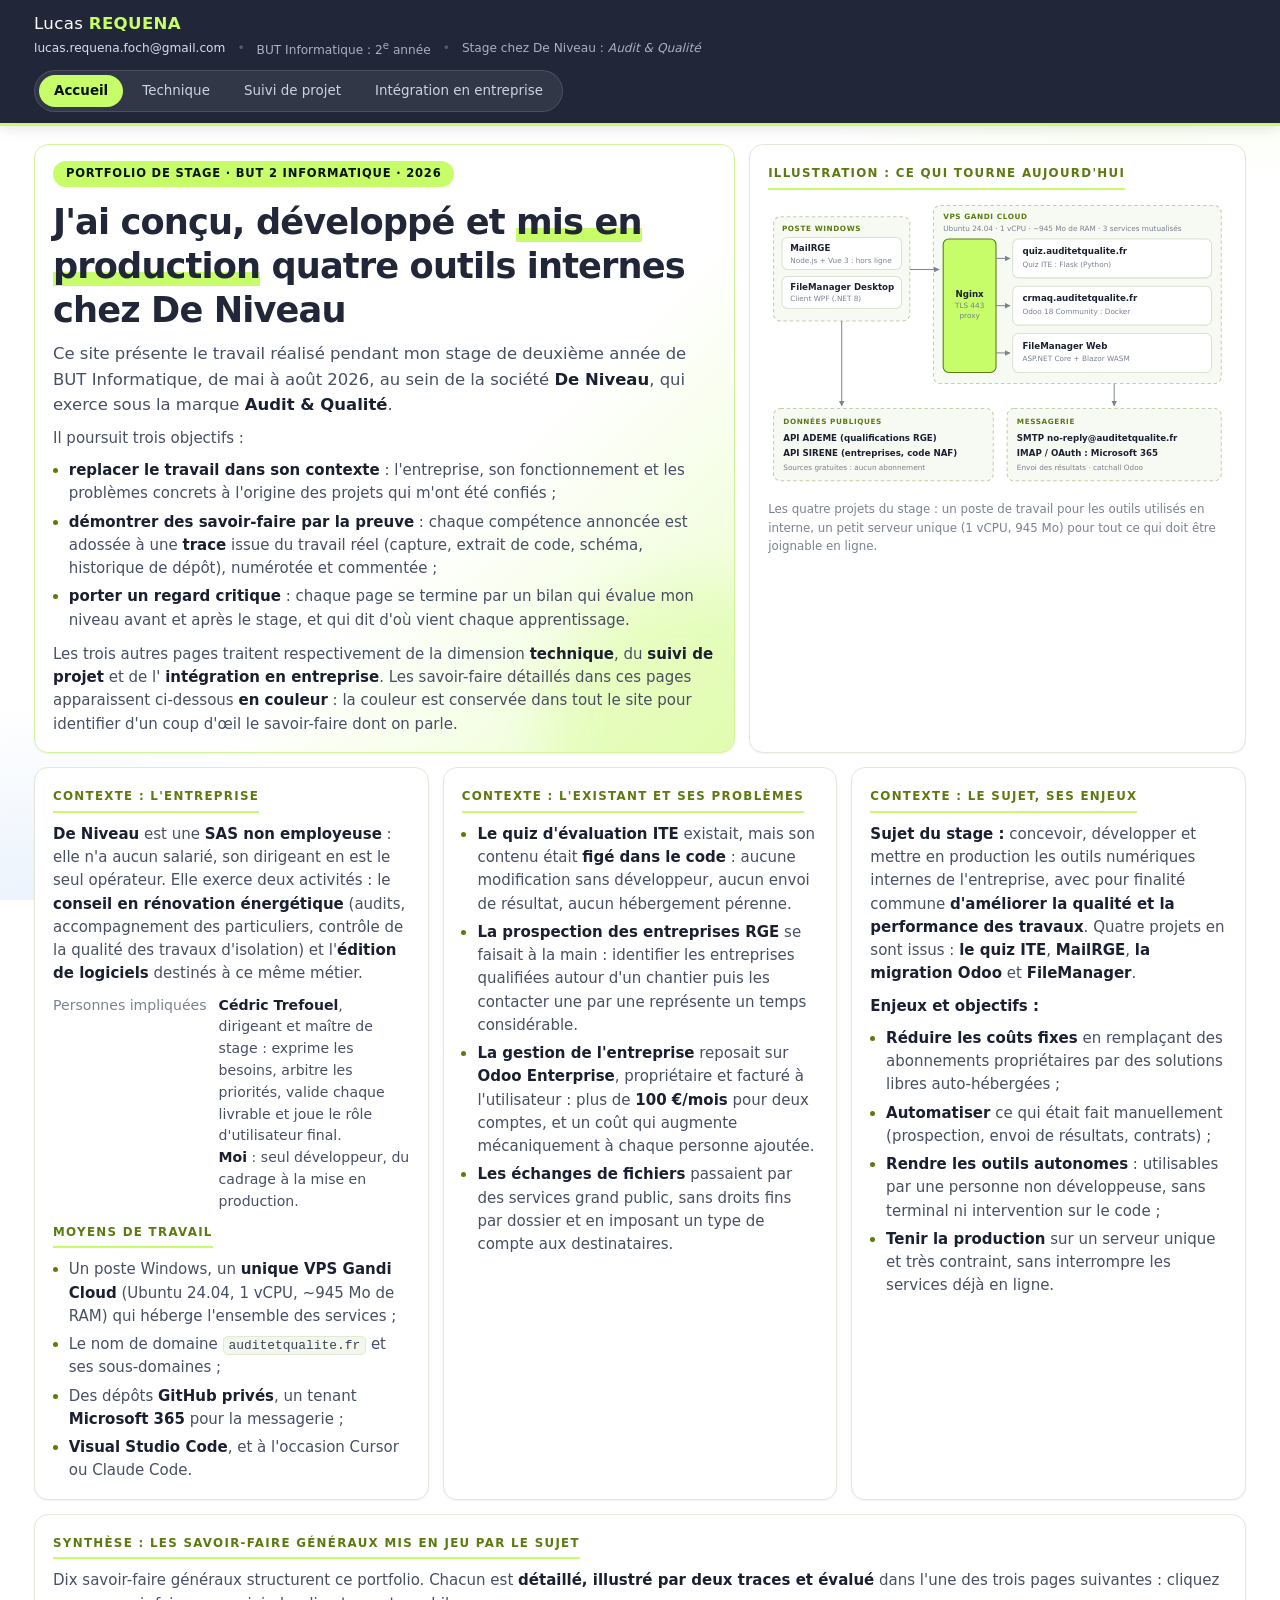
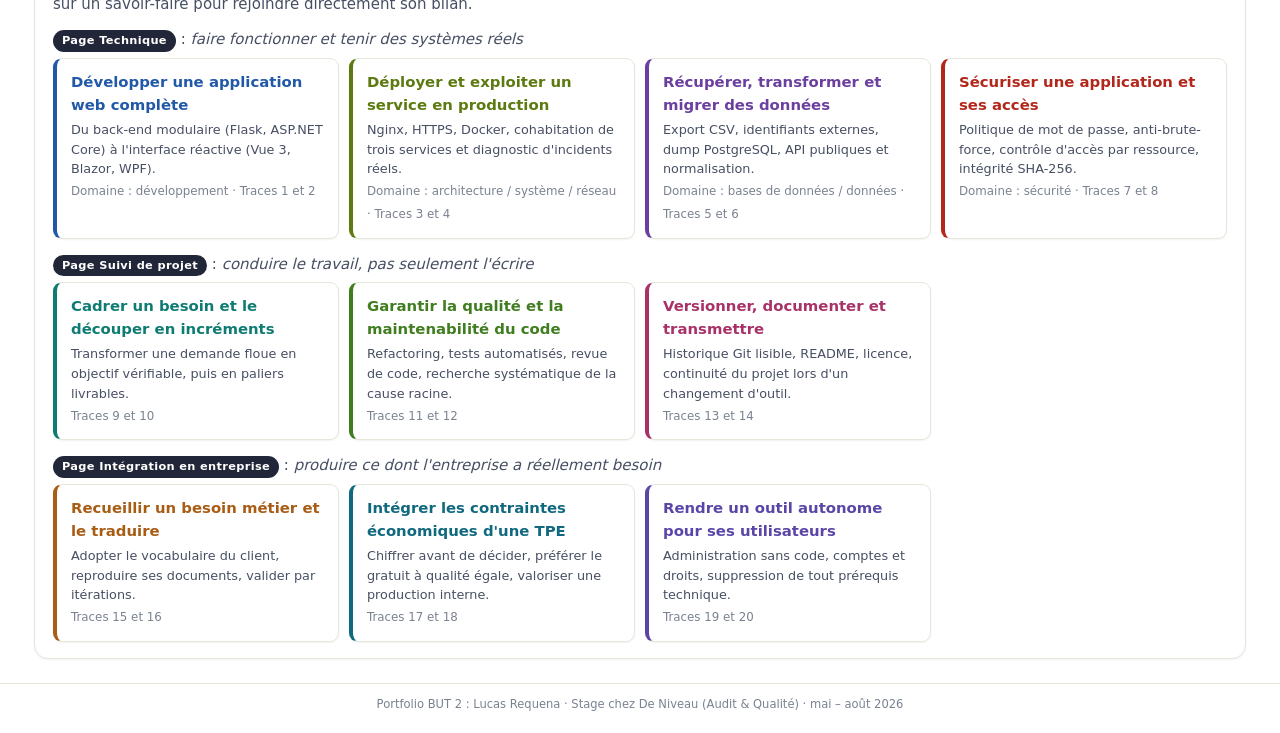
==== commit 2773c3cd: "Adoucit le texte du portfolio et place VS Code devant les assistants IA. EOF" ====
--- a/index.html
+++ b/index.html
@@ -3,8 +3,8 @@
 <head>
 <meta charset="utf-8">
 <meta name="viewport" content="width=device-width, initial-scale=1">
-<title>Accueil — Portfolio BUT 2 · Lucas Requena</title>
-<meta name="description" content="Portfolio de stage BUT 2 Informatique — Lucas Requena, stage chez De Niveau (Audit &amp; Qualité).">
+<title>Accueil : Portfolio BUT 2 · Lucas Requena</title>
+<meta name="description" content="Portfolio de stage BUT 2 Informatique : Lucas Requena, stage chez De Niveau (Audit &amp; Qualité).">
 <link rel="stylesheet" href="assets/css/style.css">
 </head>
 <body>
@@ -17,9 +17,9 @@
       <span class="ident-line">
         <a href="mailto:lucas.requena.foch@gmail.com">lucas.requena.foch@gmail.com</a>
         <span class="sep">•</span>
-        <span>BUT&nbsp;Informatique — 2<sup>e</sup> année</span>
+        <span>BUT&nbsp;Informatique : 2<sup>e</sup> année</span>
         <span class="sep">•</span>
-        <span>Stage chez De&nbsp;Niveau — <em>Audit&nbsp;&amp;&nbsp;Qualité</em></span>
+        <span>Stage chez De&nbsp;Niveau : <em>Audit&nbsp;&amp;&nbsp;Qualité</em></span>
       </span>
     </div>
     <nav class="mainnav" aria-label="Navigation principale">
@@ -35,7 +35,7 @@
     <!-- ================= INTRODUCTION ================================== -->
     <section class="card hero col-7">
       <span class="baseline">Portfolio de stage · BUT 2 Informatique · 2026</span>
-      <h1>Quatre outils internes conçus, développés et <span class="acc">mis en production</span> pour une TPE</h1>
+      <h1>J'ai conçu, développé et <span class="acc">mis en production</span> quatre outils internes chez De Niveau</h1>
       <p class="lead">
         Ce site présente le travail réalisé pendant mon stage de deuxième année de BUT Informatique,
         de mai à août 2026, au sein de la société <b>De Niveau</b>, qui exerce sous la marque
@@ -43,12 +43,12 @@
       </p>
       <p>Il poursuit trois objectifs :</p>
       <ul class="tight">
-        <li><b>replacer le travail dans son contexte</b> — l'entreprise, son fonctionnement et les
+        <li><b>replacer le travail dans son contexte</b> : l'entreprise, son fonctionnement et les
             problèmes concrets à l'origine des projets qui m'ont été confiés&nbsp;;</li>
-        <li><b>démontrer des savoir-faire par la preuve</b> — chaque compétence annoncée est adossée à une
+        <li><b>démontrer des savoir-faire par la preuve</b> : chaque compétence annoncée est adossée à une
             <b>trace</b> issue du travail réel (capture, extrait de code, schéma, historique de dépôt),
             numérotée et commentée&nbsp;;</li>
-        <li><b>porter un regard critique</b> — chaque page se termine par un bilan qui évalue mon niveau
+        <li><b>porter un regard critique</b> : chaque page se termine par un bilan qui évalue mon niveau
             avant et après le stage, et qui dit d'où vient chaque apprentissage.</li>
       </ul>
       <p>
@@ -63,7 +63,7 @@
 
     <!-- ================= ILLUSTRATION : l'écosystème mis en place ======= -->
     <section class="card col-5">
-      <h3>Illustration — Ce qui tourne aujourd'hui</h3>
+      <h3>Illustration : Ce qui tourne aujourd'hui</h3>
       <div class="figure-box">
         <svg viewBox="0 0 660 420" role="img" aria-label="Schéma : deux applications sur le poste de travail, trois services hébergés sur un VPS unique derrière Nginx, et les services externes appelés.">
           <defs>
@@ -86,7 +86,7 @@
           <text class="g" x="20" y="44">POSTE WINDOWS</text>
           <rect class="bx" x="20" y="54" width="172" height="46" rx="8"/>
           <text class="t" x="32" y="74">MailRGE</text>
-          <text class="s" x="32" y="90">Node.js + Vue 3 — hors ligne</text>
+          <text class="s" x="32" y="90">Node.js + Vue 3 : hors ligne</text>
           <rect class="bx" x="20" y="110" width="172" height="46" rx="8"/>
           <text class="t" x="32" y="130">FileManager Desktop</text>
           <text class="s" x="32" y="146">Client WPF (.NET 8)</text>
@@ -103,11 +103,11 @@
 
           <rect class="bx" x="352" y="56" width="286" height="56" rx="8"/>
           <text class="t" x="366" y="78">quiz.auditetqualite.fr</text>
-          <text class="s" x="366" y="96">Quiz ITE — Flask (Python)</text>
+          <text class="s" x="366" y="96">Quiz ITE : Flask (Python)</text>
 
           <rect class="bx" x="352" y="124" width="286" height="56" rx="8"/>
           <text class="t" x="366" y="146">crmaq.auditetqualite.fr</text>
-          <text class="s" x="366" y="164">Odoo 18 Community — Docker</text>
+          <text class="s" x="366" y="164">Odoo 18 Community : Docker</text>
 
           <rect class="bx" x="352" y="192" width="286" height="56" rx="8"/>
           <text class="t" x="366" y="214">FileManager Web</text>
@@ -123,12 +123,12 @@
           <text class="g" x="22" y="322">DONNÉES PUBLIQUES</text>
           <text class="t" x="22" y="346">API ADEME (qualifications RGE)</text>
           <text class="t" x="22" y="368">API SIRENE (entreprises, code NAF)</text>
-          <text class="s" x="22" y="388">Sources gratuites — aucun abonnement</text>
+          <text class="s" x="22" y="388">Sources gratuites : aucun abonnement</text>
 
           <rect class="grp" x="344" y="300" width="308" height="104" rx="10"/>
           <text class="g" x="358" y="322">MESSAGERIE</text>
           <text class="t" x="358" y="346">SMTP no-reply@auditetqualite.fr</text>
-          <text class="t" x="358" y="368">IMAP / OAuth — Microsoft 365</text>
+          <text class="t" x="358" y="368">IMAP / OAuth : Microsoft 365</text>
           <text class="s" x="358" y="388">Envoi des résultats · catchall Odoo</text>
 
           <path class="ln" d="M106 174 L106 296"/>
@@ -136,14 +136,14 @@
         </svg>
         <p class="cap">
           Les quatre projets du stage&nbsp;: un poste de travail pour les outils utilisés en interne,
-          un serveur unique — volontairement modeste — pour tout ce qui doit être joignable en ligne.
+          un petit serveur unique (1 vCPU, 945&nbsp;Mo) pour tout ce qui doit être joignable en ligne.
         </p>
       </div>
     </section>
 
     <!-- ================= CONTEXTE ENTREPRISE ========================== -->
     <section class="card col-4">
-      <h3>Contexte — L'entreprise</h3>
+      <h3>Contexte : L'entreprise</h3>
       <p>
         <b>De Niveau</b> est une <b>SAS non employeuse</b> : elle n'a aucun salarié, son dirigeant en est le
         seul opérateur. Elle exerce deux activités : le <b>conseil en rénovation énergétique</b>
@@ -164,13 +164,13 @@
             l'ensemble des services&nbsp;;</li>
         <li>Le nom de domaine <code>auditetqualite.fr</code> et ses sous-domaines&nbsp;;</li>
         <li>Des dépôts <b>GitHub privés</b>, un tenant <b>Microsoft 365</b> pour la messagerie&nbsp;;</li>
-        <li>Des éditeurs assistés par IA (<b>Cursor</b> puis <b>Claude Code</b>) utilisés comme outils de travail.</li>
+        <li><b>Visual Studio Code</b>, et à l'occasion Cursor ou Claude Code.</li>
       </ul>
     </section>
 
     <!-- ================= CONTEXTE SUJET : existant & problèmes ========= -->
     <section class="card col-4">
-      <h3>Contexte — L'existant et ses problèmes</h3>
+      <h3>Contexte : L'existant et ses problèmes</h3>
       <ul class="tight">
         <li><b>Le quiz d'évaluation ITE</b> existait, mais son contenu était <b>figé dans le code</b> :
             aucune modification sans développeur, aucun envoi de résultat, aucun hébergement pérenne.</li>
@@ -186,7 +186,7 @@
 
     <!-- ================= CONTEXTE SUJET : sujet, enjeux, objectifs ===== -->
     <section class="card col-4">
-      <h3>Contexte — Le sujet, ses enjeux</h3>
+      <h3>Contexte : Le sujet, ses enjeux</h3>
       <p>
         <b>Sujet du stage :</b> concevoir, développer et mettre en production les outils numériques internes
         de l'entreprise, avec pour finalité commune <b>d'améliorer la qualité et la performance des
@@ -207,14 +207,14 @@
 
     <!-- ================= SAVOIR-FAIRE GÉNÉRAUX (synthèse + liens) ====== -->
     <section class="card col-12">
-      <h3>Synthèse — Les savoir-faire généraux mis en jeu par le sujet</h3>
+      <h3>Synthèse : Les savoir-faire généraux mis en jeu par le sujet</h3>
       <p>
         Dix savoir-faire généraux structurent ce portfolio. Chacun est <b>détaillé, illustré par deux traces
         et évalué</b> dans l'une des trois pages suivantes : cliquez sur un savoir-faire pour rejoindre
         directement son bilan.
       </p>
 
-      <p style="margin:12px 0 6px"><span class="tag">Page&nbsp;Technique</span> — <em>faire fonctionner et tenir des systèmes réels</em></p>
+      <p style="margin:12px 0 6px"><span class="tag">Page&nbsp;Technique</span> : <em>faire fonctionner et tenir des systèmes réels</em></p>
       <div class="sf-grid">
         <a class="sf-card sf-dev" href="technique.html#sp-bilan">
           <b>Développer une application web complète</b>
@@ -238,7 +238,7 @@
         </a>
       </div>
 
-      <p style="margin:14px 0 6px"><span class="tag">Page&nbsp;Suivi&nbsp;de&nbsp;projet</span> — <em>conduire le travail, pas seulement l'écrire</em></p>
+      <p style="margin:14px 0 6px"><span class="tag">Page&nbsp;Suivi&nbsp;de&nbsp;projet</span> : <em>conduire le travail, pas seulement l'écrire</em></p>
       <div class="sf-grid">
         <a class="sf-card sf-cadre" href="suivi-projet.html#sp-bilan">
           <b>Cadrer un besoin et le découper en incréments</b>
@@ -257,7 +257,7 @@
         </a>
       </div>
 
-      <p style="margin:14px 0 6px"><span class="tag">Page&nbsp;Intégration&nbsp;en&nbsp;entreprise</span> — <em>produire ce dont l'entreprise a réellement besoin</em></p>
+      <p style="margin:14px 0 6px"><span class="tag">Page&nbsp;Intégration&nbsp;en&nbsp;entreprise</span> : <em>produire ce dont l'entreprise a réellement besoin</em></p>
       <div class="sf-grid">
         <a class="sf-card sf-metier" href="integration.html#sp-bilan">
           <b>Recueillir un besoin métier et le traduire</b>
@@ -280,7 +280,7 @@
   </main>
 
   <footer class="foot">
-    Portfolio BUT 2 — Lucas Requena · Stage chez De Niveau (Audit &amp; Qualité) · mai – août 2026
+    Portfolio BUT 2 : Lucas Requena · Stage chez De Niveau (Audit &amp; Qualité) · mai – août 2026
   </footer>
 </div>
 <script src="assets/js/portfolio.js"></script>
--- a/assets/css/style.css
+++ b/assets/css/style.css
@@ -50,6 +50,14 @@
   --sf-metier: #a85c14;   /* Intégration— besoin métier            */
   --sf-eco:    #10697f;   /* Intégration— contraintes économiques  */
   --sf-user:   #5b46a8;   /* Intégration— autonomie utilisateurs   */
+
+  /* Code couleur des points remarquables : une couleur par n° de repère,
+     réutilisée d'une trace à l'autre (①=bleu, ②=violet, ③=ambre, …). */
+  --n1: #2563eb;
+  --n2: #7c3aed;
+  --n3: #c2610c;
+  --n4: #0e8a80;
+  --n5: #be2f6a;
 
   --r:   14px;
   --r-s: 9px;
@@ -499,6 +507,34 @@
 /* ---- Sous-page --------------------------------------------------------- */
 .subpage { display: none; }
 .subpage.is-active { display: block; animation: fade .22s ease both; }
+
+/* Couleur d'accent de la sous-page = couleur du savoir-faire traité.
+   Elle colore les points remarquables et les repères de la légende, pour que
+   la trace, ses annotations et son texte parlent tous la même couleur. */
+.pc-dev    { --pc: var(--sf-dev); }
+.pc-sys    { --pc: var(--sf-sys); }
+.pc-data   { --pc: var(--sf-data); }
+.pc-sec    { --pc: var(--sf-sec); }
+.pc-cadre  { --pc: var(--sf-cadre); }
+.pc-qual   { --pc: var(--sf-qual); }
+.pc-git    { --pc: var(--sf-git); }
+.pc-metier { --pc: var(--sf-metier); }
+.pc-eco    { --pc: var(--sf-eco); }
+.pc-user   { --pc: var(--sf-user); }
+
+/* Couleur par n° de repère : chaque point remarquable ①②③ a sa couleur.
+   Appliquée à la pastille, au cadre, au marqueur de légende et à la puce
+   du savoir-faire élémentaire correspondant — pour que tout se réponde. */
+.n1 { --pc: var(--n1); }
+.n2 { --pc: var(--n2); }
+.n3 { --pc: var(--n3); }
+.n4 { --pc: var(--n4); }
+.n5 { --pc: var(--n5); }
+.sf-list li.n1 { --c: var(--n1); }
+.sf-list li.n2 { --c: var(--n2); }
+.sf-list li.n3 { --c: var(--n3); }
+.sf-list li.n4 { --c: var(--n4); }
+.sf-list li.n5 { --c: var(--n5); }
 @keyframes fade { from { opacity: 0; transform: translateY(5px); } to { opacity: 1; transform: none; } }
 
 .sp-head { margin-bottom: 13px; }
@@ -559,12 +595,12 @@
   display: grid;
   place-items: center;
   border-radius: 50%;
-  background: var(--lime);
-  color: var(--lime-ink);
+  background: var(--pc, var(--lime));
+  color: #fff;
   font-size: .77rem;
   font-weight: 800;
-  border: 2px solid var(--navy);
-  box-shadow: 0 2px 8px rgba(27, 32, 48, .35);
+  border: 2px solid #fff;
+  box-shadow: 0 0 0 1.5px rgba(15, 20, 34, .55), 0 2px 8px rgba(27, 32, 48, .45);
   z-index: 3;
 }
 /* Cadre entourant une zone remarquable de la trace */
@@ -574,8 +610,8 @@
   top: var(--y, 10%);
   width: var(--w, 20%);
   height: var(--h, 12%);
-  border: 2.5px solid var(--lime);
-  outline: 1px solid var(--navy);
+  border: 2.5px solid var(--pc, var(--lime));
+  outline: 1.5px solid rgba(15, 20, 34, .5);
   border-radius: 6px;
   z-index: 2;
   pointer-events: none;
@@ -633,11 +669,11 @@
   place-items: center;
   width: 17px; height: 17px;
   border-radius: 50%;
-  background: var(--lime);
-  color: var(--lime-ink);
+  background: var(--pc, var(--lime));
+  color: #fff;
   font-size: .67rem;
   font-weight: 800;
-  border: 1px solid var(--navy);
+  border: 1px solid rgba(15, 20, 34, .25);
   vertical-align: -3px;
   margin: 0 2px;
 }
@@ -660,7 +696,7 @@
 }
 .blk b { color: var(--c); }
 .blk .sub { display: block; color: var(--txt-mute); font-size: .76rem; margin-top: 2px; }
-.blk .pt-inline { position: absolute; right: 10px; top: 50%; transform: translateY(-50%); }
+.blk .pt-inline { position: absolute; left: auto; right: 12px; top: 50%; transform: translateY(-50%); }
 
 .tree { font-family: var(--mono); font-size: .78rem; color: var(--txt-soft); margin: 0; white-space: pre; overflow-x: auto; }
 
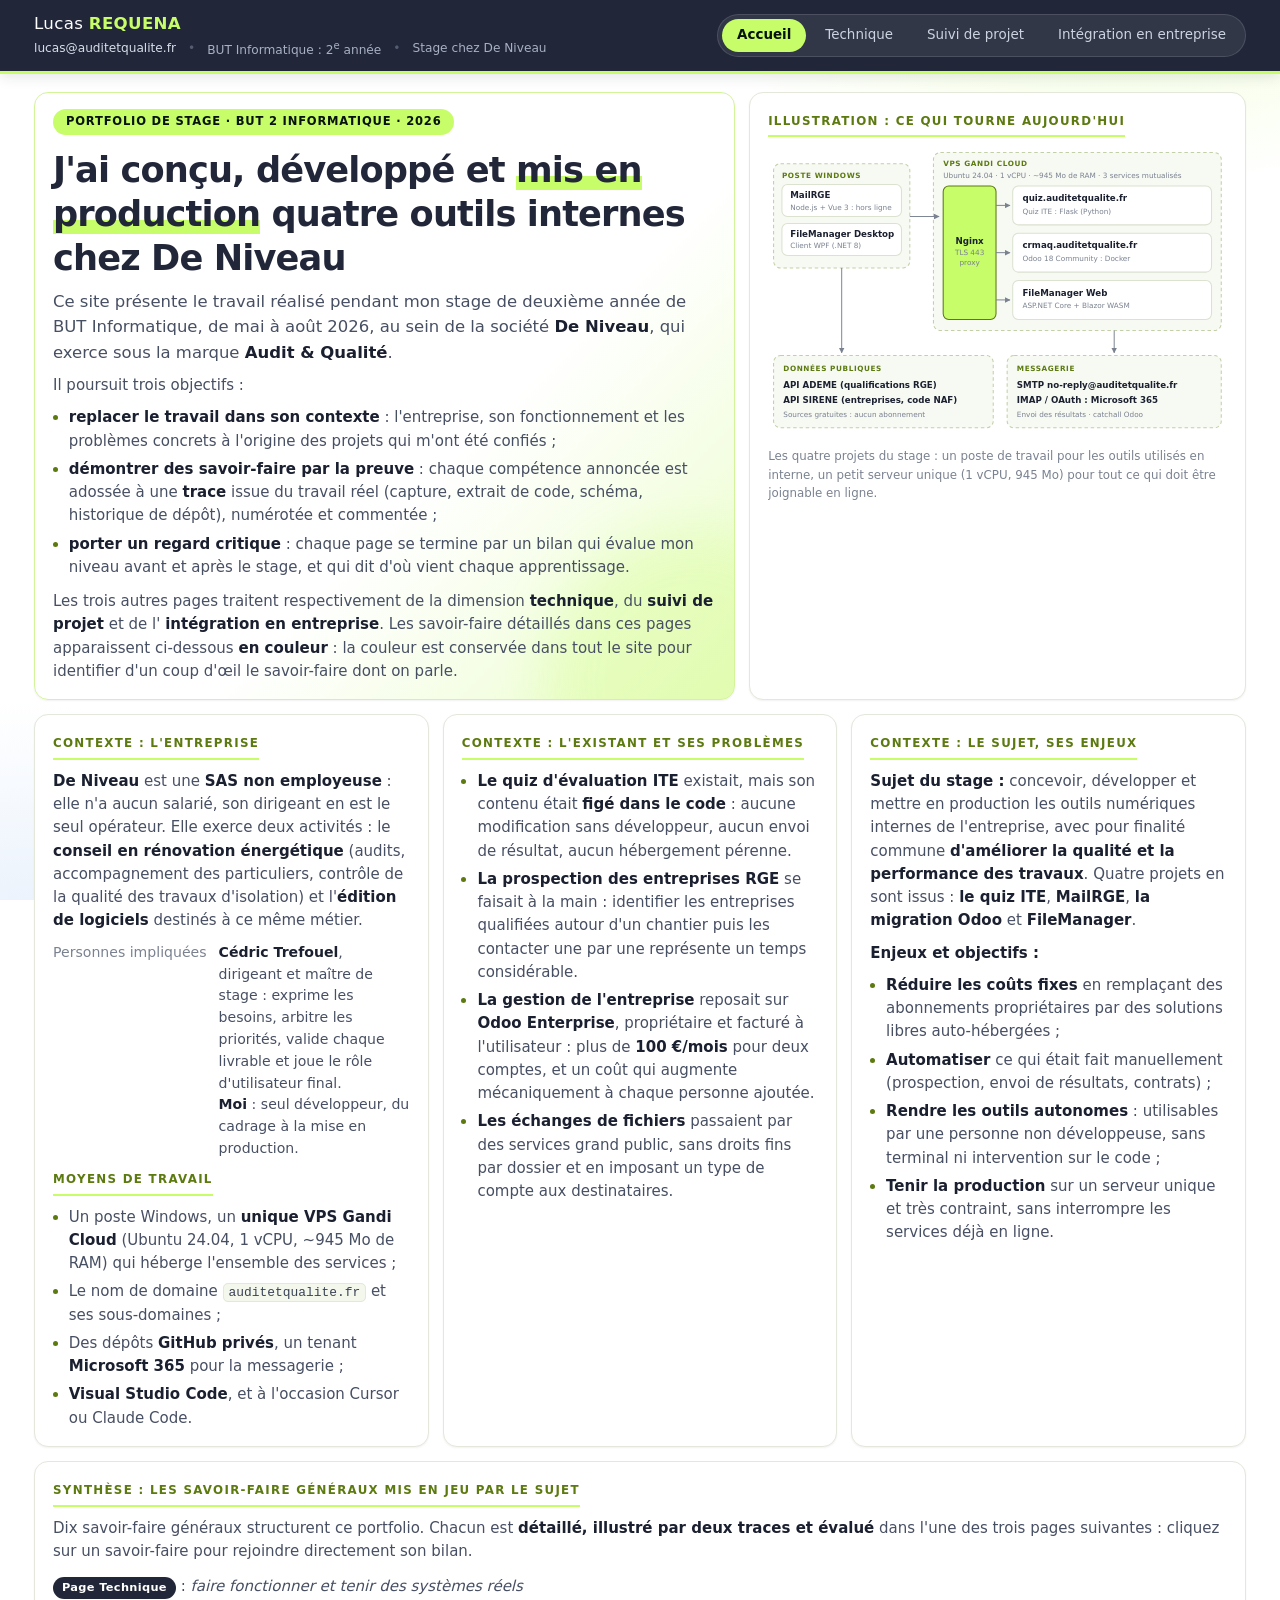
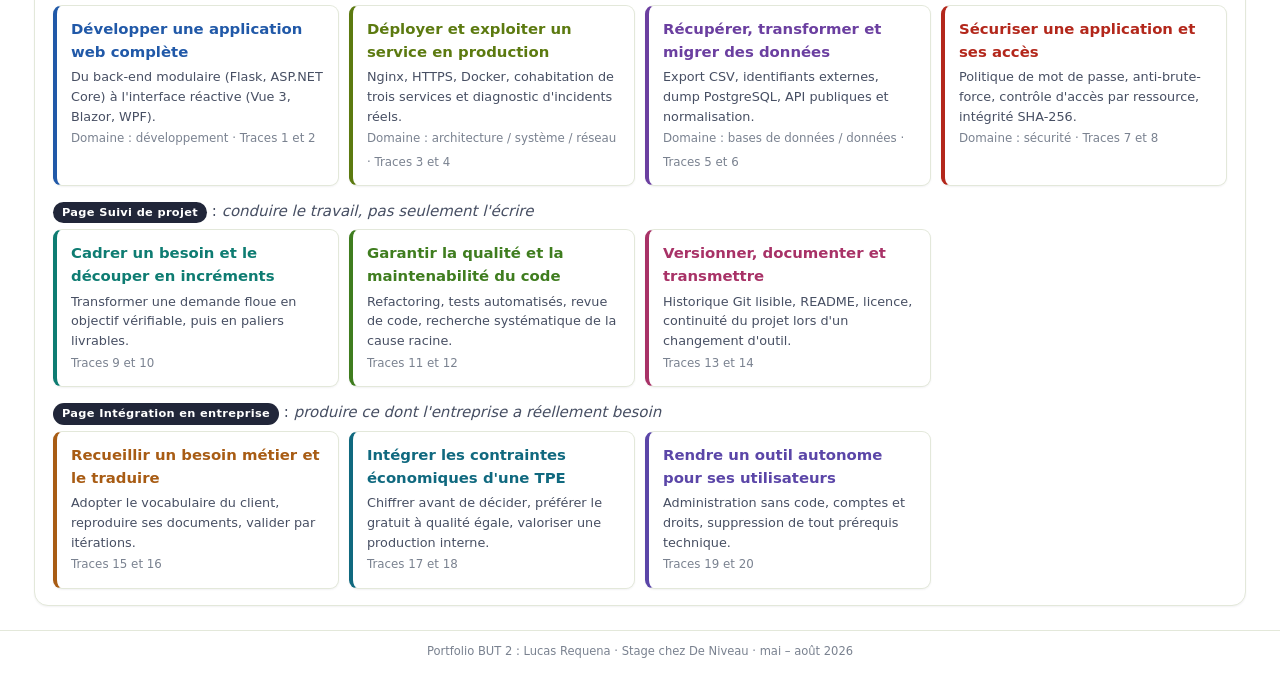
==== commit 6d80e832: "Met le mail pro et raccourcit l'entete De Niveau. Co-authored-by: Cursor <cursoragent@cursor.com>" ====
--- a/index.html
+++ b/index.html
@@ -4,7 +4,7 @@
 <meta charset="utf-8">
 <meta name="viewport" content="width=device-width, initial-scale=1">
 <title>Accueil : Portfolio BUT 2 · Lucas Requena</title>
-<meta name="description" content="Portfolio de stage BUT 2 Informatique : Lucas Requena, stage chez De Niveau (Audit &amp; Qualité).">
+<meta name="description" content="Portfolio de stage BUT 2 Informatique : Lucas Requena, stage chez De Niveau.">
 <link rel="stylesheet" href="assets/css/style.css">
 </head>
 <body>
@@ -15,11 +15,11 @@
     <div class="ident">
       <span class="ident-name">Lucas <b>REQUENA</b></span>
       <span class="ident-line">
-        <a href="mailto:lucas.requena.foch@gmail.com">lucas.requena.foch@gmail.com</a>
+        <a href="mailto:lucas@auditetqualite.fr">lucas@auditetqualite.fr</a>
         <span class="sep">•</span>
         <span>BUT&nbsp;Informatique : 2<sup>e</sup> année</span>
         <span class="sep">•</span>
-        <span>Stage chez De&nbsp;Niveau : <em>Audit&nbsp;&amp;&nbsp;Qualité</em></span>
+        <span>Stage chez De&nbsp;Niveau</span>
       </span>
     </div>
     <nav class="mainnav" aria-label="Navigation principale">
@@ -280,7 +280,7 @@
   </main>
 
   <footer class="foot">
-    Portfolio BUT 2 : Lucas Requena · Stage chez De Niveau (Audit &amp; Qualité) · mai – août 2026
+    Portfolio BUT 2 : Lucas Requena · Stage chez De Niveau · mai – août 2026
   </footer>
 </div>
 <script src="assets/js/portfolio.js"></script>
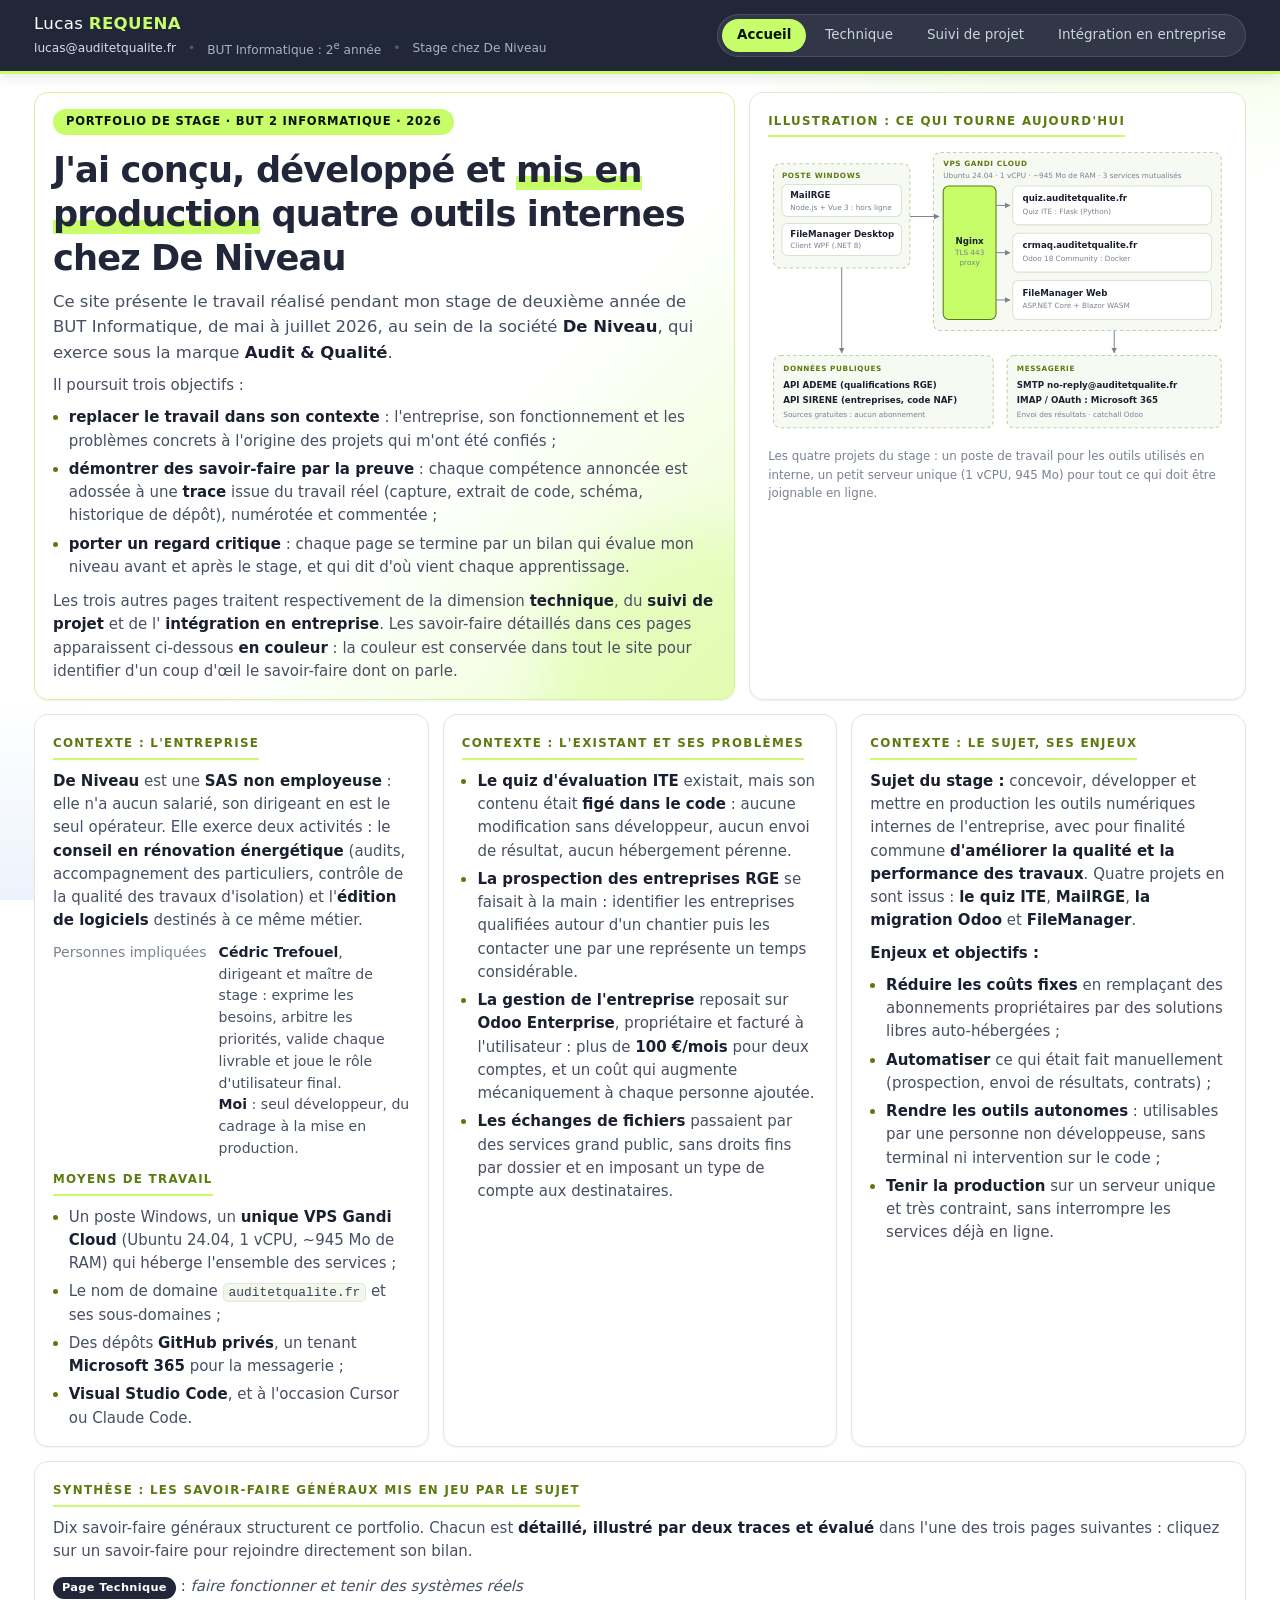
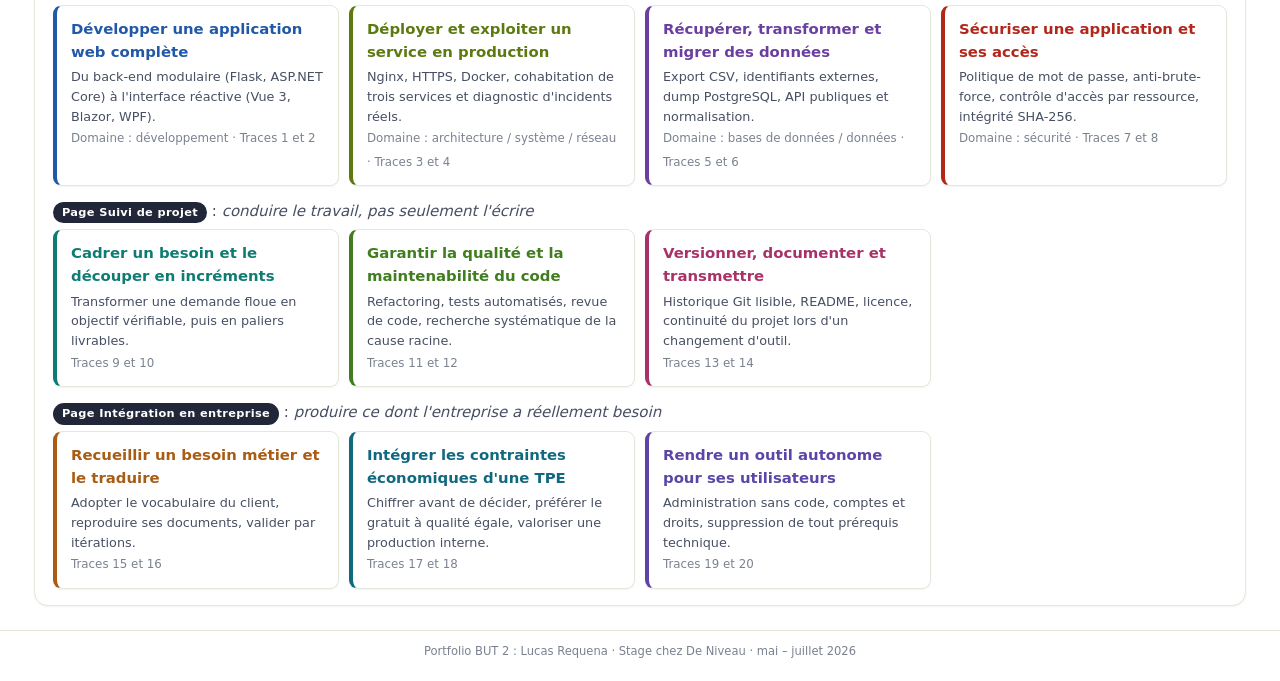
==== commit 0c2b994c: "Corrige les dates du stage : mai a juillet 2026. Co-authored-by: Cursor <cursoragent@cursor.com>" ====
--- a/index.html
+++ b/index.html
@@ -38,7 +38,7 @@
       <h1>J'ai conçu, développé et <span class="acc">mis en production</span> quatre outils internes chez De Niveau</h1>
       <p class="lead">
         Ce site présente le travail réalisé pendant mon stage de deuxième année de BUT Informatique,
-        de mai à août 2026, au sein de la société <b>De Niveau</b>, qui exerce sous la marque
+        de mai à juillet 2026, au sein de la société <b>De Niveau</b>, qui exerce sous la marque
         <b>Audit&nbsp;&amp;&nbsp;Qualité</b>.
       </p>
       <p>Il poursuit trois objectifs :</p>
@@ -280,7 +280,7 @@
   </main>
 
   <footer class="foot">
-    Portfolio BUT 2 : Lucas Requena · Stage chez De Niveau · mai – août 2026
+    Portfolio BUT 2 : Lucas Requena · Stage chez De Niveau · mai – juillet 2026
   </footer>
 </div>
 <script src="assets/js/portfolio.js"></script>
